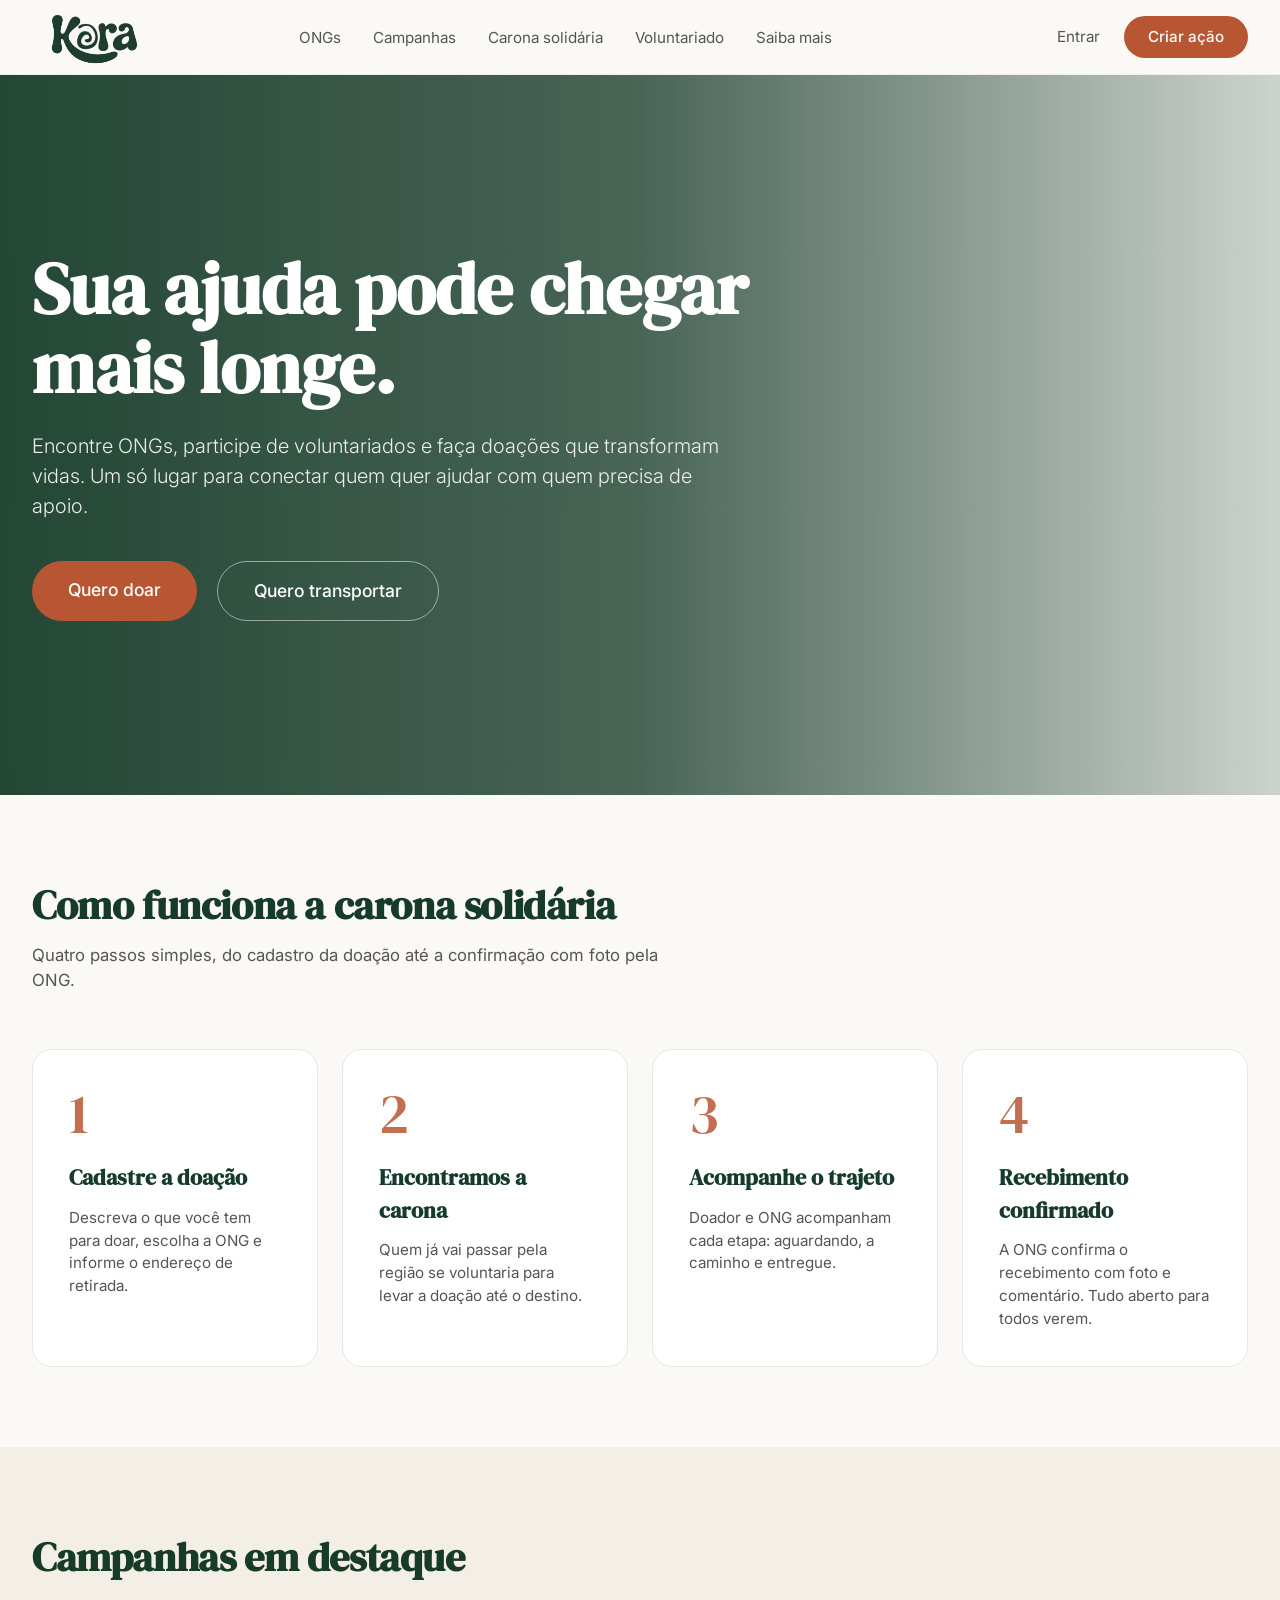
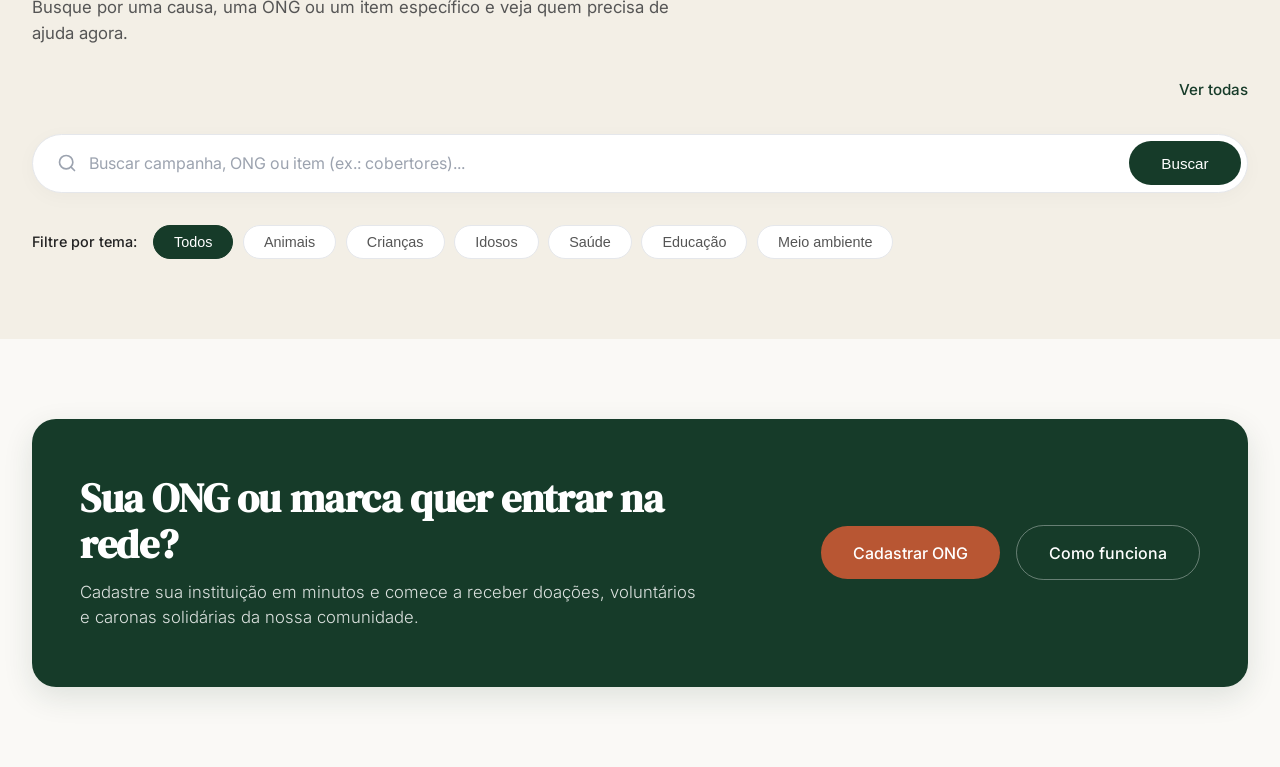
==== index.html @ 5bdf3739 "commit" ====
<!DOCTYPE html>
<html lang="pt-BR">

<head>
    <meta charset="UTF-8">
    <meta name="viewport" content="width=device-width, initial-scale=1.0">
    <title>Ponte Solidária - Home</title>
    <link rel="stylesheet" href="../global.css">
    <link rel="stylesheet" href="style.css">
</head>

<body>

    <header class="header">
        <div class="header-container">
            <a href="index.html" class="logo-link">
                <img src="imagens/logo.png" alt="Logo Ponte Solidária" class="logo-img">
            </a>

            <nav class="nav-menu">
                <ul class="nav-list">
                    <li><a href="ongs/ongs.html" class="nav-link">ONGs</a></li>
                    <li><a href="campanhas/campanhas.html" class="nav-link">Campanhas</a></li>
                    <li><a href="carona.solidaria/carona.html" class="nav-link">Carona solidária</a></li>
                    <li><a href="voluntariado/voluntariado.html" class="nav-link">Voluntariado</a></li>
                    <li><a href="saiba.mais.pdf" target="_blank" class="nav-link">Saiba mais</a></li>
                </ul>
            </nav>

            <div class="user-actions">
                <a href="./login/login.html" class="nav-link user-panel">Entrar</a>
                <a href="./cadastro/cadastro.html" class="btn-create-action" id="createActionBtn">Criar ação</a>
            </div>
        </div>
    </header>

    <section class="hero">
        <div class="hero-overlay"></div>
        <div class="hero-container">
            <div class="hero-content">
                <h1 class="hero-title">Sua ajuda pode chegar mais longe.</h1>
                <p class="hero-description">
                    Encontre ONGs, participe de voluntariados e faça doações que transformam vidas. Um só lugar para
                    conectar quem quer ajudar com quem precisa de apoio.
                </p>

                <div class="hero-buttons">
                    <a href="ongs/ongs.html" class="btn-primary">Quero doar</a>
                    <a href="carona.solidaria/carona.html" class="btn-secondary">Quero transportar</a>
                </div>
            </div>
        </div>
    </section>

    <section class="how-it-works">
        <div class="container">
            <h2 class="section-title">Como funciona a carona solidária</h2>
            <p class="section-subtitle">Quatro passos simples, do cadastro da doação até a confirmação com foto pela
                ONG.</p>

            <div class="steps-grid">
                <article class="step-card">
                    <span class="step-number">1</span>
                    <h3 class="step-title">Cadastre a doação</h3>
                    <p class="step-text">Descreva o que você tem para doar, escolha a ONG e informe o endereço de
                        retirada.</p>
                </article>

                <article class="step-card">
                    <span class="step-number">2</span>
                    <h3 class="step-title">Encontramos a carona</h3>
                    <p class="step-text">Quem já vai passar pela região se voluntaria para levar a doação até o destino.
                    </p>
                </article>

                <article class="step-card">
                    <span class="step-number">3</span>
                    <h3 class="step-title">Acompanhe o trajeto</h3>
                    <p class="step-text">Doador e ONG acompanham cada etapa: aguardando, a caminho e entregue.</p>
                </article>

                <article class="step-card">
                    <span class="step-number">4</span>
                    <h3 class="step-title">Recebimento confirmado</h3>
                    <p class="step-text">A ONG confirma o recebimento com foto e comentário. Tudo aberto para todos
                        verem.</p>
                </article>
            </div>
        </div>
    </section>

    <section class="featured-campaigns">
        <div class="container">

            <div class="section-header">
                <div>
                    <h2 class="section-title">Campanhas em destaque</h2>
                    <p class="section-subtitle">Busque por uma causa, uma ONG ou um item específico e veja quem precisa
                        de ajuda agora.</p>
                </div>
                <a href="campanhas/campanhas.html" class="see-all-link">Ver todas</a>
            </div>

            <form class="search-bar-form" onsubmit="event.preventDefault();">
                <div class="search-input-wrapper">
                    <svg class="search-icon" width="20" height="20" viewBox="0 0 24 24" fill="none"
                        stroke="currentColor" stroke-width="2" stroke-linecap="round" stroke-linejoin="round">
                        <circle cx="11" cy="11" r="8"></circle>
                        <line x1="21" y1="21" x2="16.65" y2="16.65"></line>
                    </svg>
                    <input type="text" class="search-input"
                        placeholder="Buscar campanha, ONG ou item (ex.: cobertores)...">
                    <button type="submit" class="btn-search">
                        Buscar
                    </button>
                </div>
            </form>

            <div class="filter-chips-container">
                <span class="filter-label">Filtre por tema:</span>
                <div class="chips-group">
                    <button class="chip-btn active">Todos</button>
                    <button class="chip-btn">Animais</button>
                    <button class="chip-btn">Crianças</button>
                    <button class="chip-btn">Idosos</button>
                    <button class="chip-btn">Saúde</button>
                    <button class="chip-btn">Educação</button>
                    <button class="chip-btn">Meio ambiente</button>
                </div>
            </div>

        </div>
    </section>

    <section class="partner-cta-section">
        <div class="container">
            <div class="partner-card">
                <div class="partner-content">
                    <h2 class="partner-title">Sua ONG ou marca quer entrar na rede?</h2>
                    <p class="partner-text">
                        Cadastre sua instituição em minutos e comece a receber doações, voluntários e caronas solidárias
                        da nossa comunidade.
                    </p>
                </div>
                <div class="partner-buttons">
                    <a href="./cadastro/cadastro.html" class="btn-partner-primary">Cadastrar ONG</a>
                    <a href="saiba.mais.pdf" target="_blank" class="btn-partner-secondary">Como funciona</a>
                </div>
            </div>
        </div>
    </section>

    <script src="script.js"></script>
</body>

</html>
---- global.css ----
/* ==========================================================================
   GLOBAL.CSS - Estilos compartilhados por todas as páginas
   ========================================================================== */

@import url('https://fonts.googleapis.com/css2?family=DM+Serif+Display&family=Inter:wght@300;400;500;600&display=swap');

/* --- VARIÁVEIS DE CORES E FONTES --- */
:root {
    --color-brand-green: #163B29;
    --color-brand-green-hover: #0f2b1d;
    --color-brand-terracotta: #B85633;
    --color-brand-terracotta-hover: #9c4526;

    --color-bg-page: #FAF9F6;
    --color-bg-alt: #F3EFE6;
    --color-bg-card: #ffffff;

    --color-text-main: #555555;
    --color-text-dark: #222222;
    --color-white: #ffffff;
    --color-border: #E5E7EB;

    --font-serif: 'DM Serif Display', Georgia, serif;
    --font-sans: 'Inter', system-ui, sans-serif;

    --max-width: 1300px;
}

/* --- RESET BÁSICO --- */
* {
    margin: 0;
    padding: 0;
    box-sizing: border-box;
}

body {
    font-family: var(--font-sans);
    background-color: var(--color-bg-page);
    color: var(--color-text-main);
    line-height: 1.5;
}

/* --- HEADER / CABEÇALHO --- */
.header {
    background-color: var(--color-bg-page);
    padding: 1.2rem 2rem;
    border-bottom: 1px solid rgba(0, 0, 0, 0.04);
    position: sticky;
    top: 0;
    z-index: 100;
}

.header-container {
    max-width: var(--max-width);
    margin: 0 auto;
    display: flex;
    align-items: center;
    justify-content: space-between;
}

/* --- LOGO --- */
.logo-link {
    display: flex;
    align-items: center;
    text-decoration: none;
}

.logo-img {
    height: 42px;
    width: auto;
    display: block;
    object-fit: contain;
    transform: scale(3.0);
    transform-origin: left center;
}

/* --- NAVEGAÇÃO --- */
.nav-list {
    display: flex;
    list-style: none;
    gap: 2rem;
}

.nav-link {
    text-decoration: none;
    color: var(--color-text-main);
    font-size: 0.95rem;
    transition: color 0.2s;
}

.nav-link:hover {
    color: var(--color-text-dark);
}

.user-actions {
    display: flex;
    align-items: center;
    gap: 1.5rem;
}

.btn-create-action {
    background-color: var(--color-brand-terracotta);
    color: var(--color-white);
    border: none;
    padding: 0.6rem 1.5rem;
    border-radius: 99px;
    font-weight: 500;
    font-size: 0.95rem;
    cursor: pointer;
    transition: background-color 0.2s;
    text-decoration: none;
}

.btn-create-action:hover {
    background-color: var(--color-brand-terracotta-hover);
}
---- style.css ----
@import url('https://fonts.googleapis.com/css2?family=DM+Serif+Display&family=Inter:wght@300;400;500;600&display=swap');

:root {
    --color-brand-green: #163B29;
    --color-brand-green-hover: #0f2b1d;
    --color-brand-terracotta: #B85633;
    --color-brand-terracotta-hover: #9c4526;

    --color-bg-page: #FAF9F6;
    /* Off-White principal */
    --color-bg-alt: #F3EFE6;
    /* Off-White alternado */
    --color-bg-card: #ffffff;

    --color-text-main: #555555;
    --color-text-dark: #222222;
    --color-white: #ffffff;
    --color-border: #E5E7EB;

    --font-serif: 'DM Serif Display', Georgia, serif;
    --font-sans: 'Inter', system-ui, sans-serif;

    --max-width: 1300px;
}

* {
    margin: 0;
    padding: 0;
    box-sizing: border-box;
}

body {
    font-family: var(--font-sans);
    background-color: var(--color-bg-page);
    color: var(--color-text-main);
    line-height: 1.5;
}

/* --- HEADER --- */
.header {
    background-color: var(--color-bg-page);
    padding: 1rem 2rem;
    border-bottom: 1px solid rgba(0, 0, 0, 0.04);
    position: sticky;
    top: 0;
    z-index: 100;
}

.header-container {
    max-width: var(--max-width);
    margin: 0 auto;
    display: flex;
    align-items: center;
    justify-content: space-between;
}

/* --- LOGO --- */
.logo-link {
    display: flex;
    align-items: center;
    text-decoration: none;
}

.logo-img {
    height: 42px;
    /* Mantém a altura original para NÃO esticar o cabeçalho */
    width: auto;
    display: block;
    object-fit: contain;

    /* Aumenta a imagem sem alterar o tamanho do cabeçalho */
    transform: scale(3.0);
    transform-origin: left center;
    /* Mantém a imagem alinhada à esquerda ao crescer */
}

/* --- NAV --- */
.nav-list {
    display: flex;
    list-style: none;
    gap: 2rem;
}

.nav-link {
    text-decoration: none;
    color: var(--color-text-main);
    font-size: 0.95rem;
    transition: color 0.2s;
}

.nav-link:hover {
    color: var(--color-text-dark);
}

.user-actions {
    display: flex;
    align-items: center;
    gap: 1.5rem;
}

.btn-create-action {
    background-color: var(--color-brand-terracotta);
    color: var(--color-white);
    border: none;
    padding: 0.6rem 1.5rem;
    border-radius: 99px;
    font-weight: 500;
    font-size: 0.95rem;
    cursor: pointer;
    transition: background-color 0.2s;
    text-decoration: none;
}

.btn-create-action:hover {
    background-color: var(--color-brand-terracotta-hover);
}

/* --- HERO --- */
.hero {
    position: relative;
    min-height: 80vh;
    background: url('https://i.pinimg.com/1200x/6d/0b/76/6d0b7670918099732fd087ff78d4c2f1.jpg') center/cover no-repeat;
    display: flex;
    align-items: center;
}

.hero-overlay {
    position: absolute;
    inset: 0;
    background: linear-gradient(90deg, rgba(22, 59, 41, 0.94) 0%, rgba(22, 59, 41, 0.78) 50%, rgba(22, 59, 41, 0.2) 100%);
}

.hero-container {
    position: relative;
    z-index: 2;
    max-width: var(--max-width);
    margin: 0 auto;
    padding: 4rem 2rem;
    width: 100%;
}

.hero-content {
    max-width: 720px;
}

.hero-title {
    font-family: var(--font-serif);
    font-size: clamp(2.5rem, 8vw, 4.5rem);
    line-height: 1.1;
    color: var(--color-white);
    margin-bottom: 1.5rem;
}

.hero-description {
    font-size: 1.25rem;
    font-weight: 300;
    color: rgba(255, 255, 255, 0.9);
    margin-bottom: 2.5rem;
}

.hero-buttons {
    display: flex;
    gap: 1.25rem;
}

.btn-primary,
.btn-secondary {
    padding: 1rem 2.25rem;
    border-radius: 99px;
    font-size: 1.1rem;
    font-weight: 500;
    text-decoration: none;
    transition: background-color 0.2s, border-color 0.2s;
}

.btn-primary {
    background-color: var(--color-brand-terracotta);
    color: var(--color-white);
}

.btn-secondary {
    border: 1.5px solid rgba(255, 255, 255, 0.5);
    color: var(--color-white);
}

.btn-primary:hover {
    background-color: var(--color-brand-terracotta-hover);
}

.btn-secondary:hover {
    background-color: rgba(255, 255, 255, 0.1);
    border-color: var(--color-white);
}

/* --- COMO FUNCIONA --- */
.how-it-works {
    padding: 5rem 2rem;
    background-color: var(--color-bg-page);
}

.container {
    max-width: var(--max-width);
    margin: 0 auto;
}

.section-title {
    font-family: var(--font-serif);
    font-size: 2.5rem;
    color: var(--color-brand-green);
    margin-bottom: 0.5rem;
    letter-spacing: -0.01em;
}

.section-subtitle {
    font-size: 1.05rem;
    color: var(--color-text-main);
    margin-bottom: 3.5rem;
    max-width: 650px;
}

.steps-grid {
    display: grid;
    grid-template-columns: repeat(auto-fit, minmax(250px, 1fr));
    gap: 1.5rem;
}

.step-card {
    background-color: var(--color-bg-card);
    padding: 2.25rem;
    border-radius: 20px;
    border: 1px solid var(--color-border);
    position: relative;
}

.step-number {
    display: block;
    font-family: var(--font-serif);
    font-size: 3.5rem;
    color: var(--color-brand-terracotta);
    line-height: 1;
    margin-bottom: 1.25rem;
    opacity: 0.85;
}

.step-title {
    font-family: var(--font-serif);
    font-size: 1.35rem;
    color: var(--color-brand-green);
    margin-bottom: 0.75rem;
}

.step-text {
    font-size: 0.95rem;
    color: var(--color-text-main);
    line-height: 1.5;
}

/* --- CAMPANHAS EM DESTAQUE --- */
.featured-campaigns {
    padding: 5rem 2rem;
    background-color: var(--color-bg-alt);
}

.section-header {
    display: flex;
    justify-content: space-between;
    align-items: flex-end;
    margin-bottom: 2rem;
}

.see-all-link {
    color: var(--color-brand-green);
    text-decoration: none;
    font-weight: 500;
    font-size: 0.95rem;
    transition: opacity 0.2s;
    white-space: nowrap;
}

.see-all-link:hover {
    opacity: 0.8;
    text-decoration: underline;
}

/* Barra de Busca */
.search-bar-form {
    margin-bottom: 2rem;
}

.search-input-wrapper {
    position: relative;
    display: flex;
    align-items: center;
    background-color: var(--color-bg-card);
    border: 1px solid var(--color-border);
    border-radius: 99px;
    padding: 0.4rem 0.4rem 0.4rem 1.5rem;
    box-shadow: 0 4px 20px rgba(0, 0, 0, 0.03);
}

.search-icon {
    color: #9CA3AF;
    margin-right: 0.75rem;
    flex-shrink: 0;
}

.search-input {
    width: 100%;
    border: none;
    outline: none;
    background: transparent;
    font-family: var(--font-sans);
    font-size: 1rem;
    color: var(--color-text-dark);
}

.search-input::placeholder {
    color: #9CA3AF;
}

.btn-search {
    background-color: var(--color-brand-green);
    color: var(--color-white);
    border: none;
    padding: 0.85rem 2rem;
    border-radius: 99px;
    font-weight: 500;
    font-size: 0.95rem;
    cursor: pointer;
    transition: background-color 0.2s ease;
    flex-shrink: 0;
}

.btn-search:hover {
    background-color: var(--color-brand-green-hover);
}

/* Chips de Filtro */
.filter-chips-container {
    display: flex;
    align-items: center;
    gap: 1rem;
    flex-wrap: wrap;
}

.filter-label {
    font-size: 0.9rem;
    font-weight: 500;
    color: var(--color-text-dark);
}

.chips-group {
    display: flex;
    gap: 0.6rem;
    flex-wrap: wrap;
}

.chip-btn {
    background-color: var(--color-bg-card);
    border: 1px solid var(--color-border);
    color: var(--color-text-main);
    padding: 0.5rem 1.25rem;
    border-radius: 99px;
    font-size: 0.9rem;
    font-weight: 400;
    cursor: pointer;
    transition: all 0.2s ease;
}

.chip-btn:hover {
    border-color: var(--color-brand-green);
    color: var(--color-brand-green);
}

.chip-btn.active {
    background-color: var(--color-brand-green);
    border-color: var(--color-brand-green);
    color: var(--color-white);
}

/* --- CTA ONGs E PARCEIROS --- */
.partner-cta-section {
    padding: 5rem 2rem;
    background-color: var(--color-bg-page);
}

.partner-card {
    background-color: var(--color-brand-green);
    border-radius: 24px;
    padding: 3.5rem 3rem;
    display: flex;
    align-items: center;
    justify-content: space-between;
    gap: 2.5rem;
    box-shadow: 0 10px 30px rgba(22, 59, 41, 0.12);
}

.partner-content {
    max-width: 620px;
}

.partner-title {
    font-family: var(--font-serif);
    font-size: 2.5rem;
    color: var(--color-white);
    line-height: 1.15;
    margin-bottom: 0.85rem;
    letter-spacing: -0.01em;
}

.partner-text {
    font-size: 1.05rem;
    color: rgba(255, 255, 255, 0.85);
    line-height: 1.5;
    font-weight: 300;
}

.partner-buttons {
    display: flex;
    align-items: center;
    gap: 1rem;
    flex-shrink: 0;
}

.btn-partner-primary {
    background-color: var(--color-brand-terracotta);
    color: var(--color-white);
    padding: 0.9rem 2rem;
    border-radius: 99px;
    font-weight: 500;
    font-size: 1rem;
    text-decoration: none;
    transition: background-color 0.2s ease;
    white-space: nowrap;
}

.btn-partner-primary:hover {
    background-color: var(--color-brand-terracotta-hover);
}

.btn-partner-secondary {
    border: 1px solid rgba(255, 255, 255, 0.35);
    color: var(--color-white);
    padding: 0.9rem 2rem;
    border-radius: 99px;
    font-weight: 500;
    font-size: 1rem;
    text-decoration: none;
    transition: all 0.2s ease;
    white-space: nowrap;
}

.btn-partner-secondary:hover {
    border-color: var(--color-white);
    background-color: rgba(255, 255, 255, 0.1);
}

/* Responsividade */
@media (max-width: 900px) {
    .partner-card {
        flex-direction: column;
        align-items: flex-start;
        padding: 2.5rem 2rem;
    }

    .partner-title {
        font-size: 2rem;
    }

    .partner-buttons {
        width: 100%;
        flex-direction: column;
        align-items: stretch;
    }

    .btn-partner-primary,
    .btn-partner-secondary {
        text-align: center;
    }
}

@media (max-width: 768px) {
    .hero-buttons {
        flex-direction: column;
    }

    .section-title {
        font-size: 2rem;
    }

    .section-header {
        flex-direction: column;
        align-items: flex-start;
        gap: 1rem;
    }

    .filter-chips-container {
        flex-direction: column;
        align-items: flex-start;
    }
}
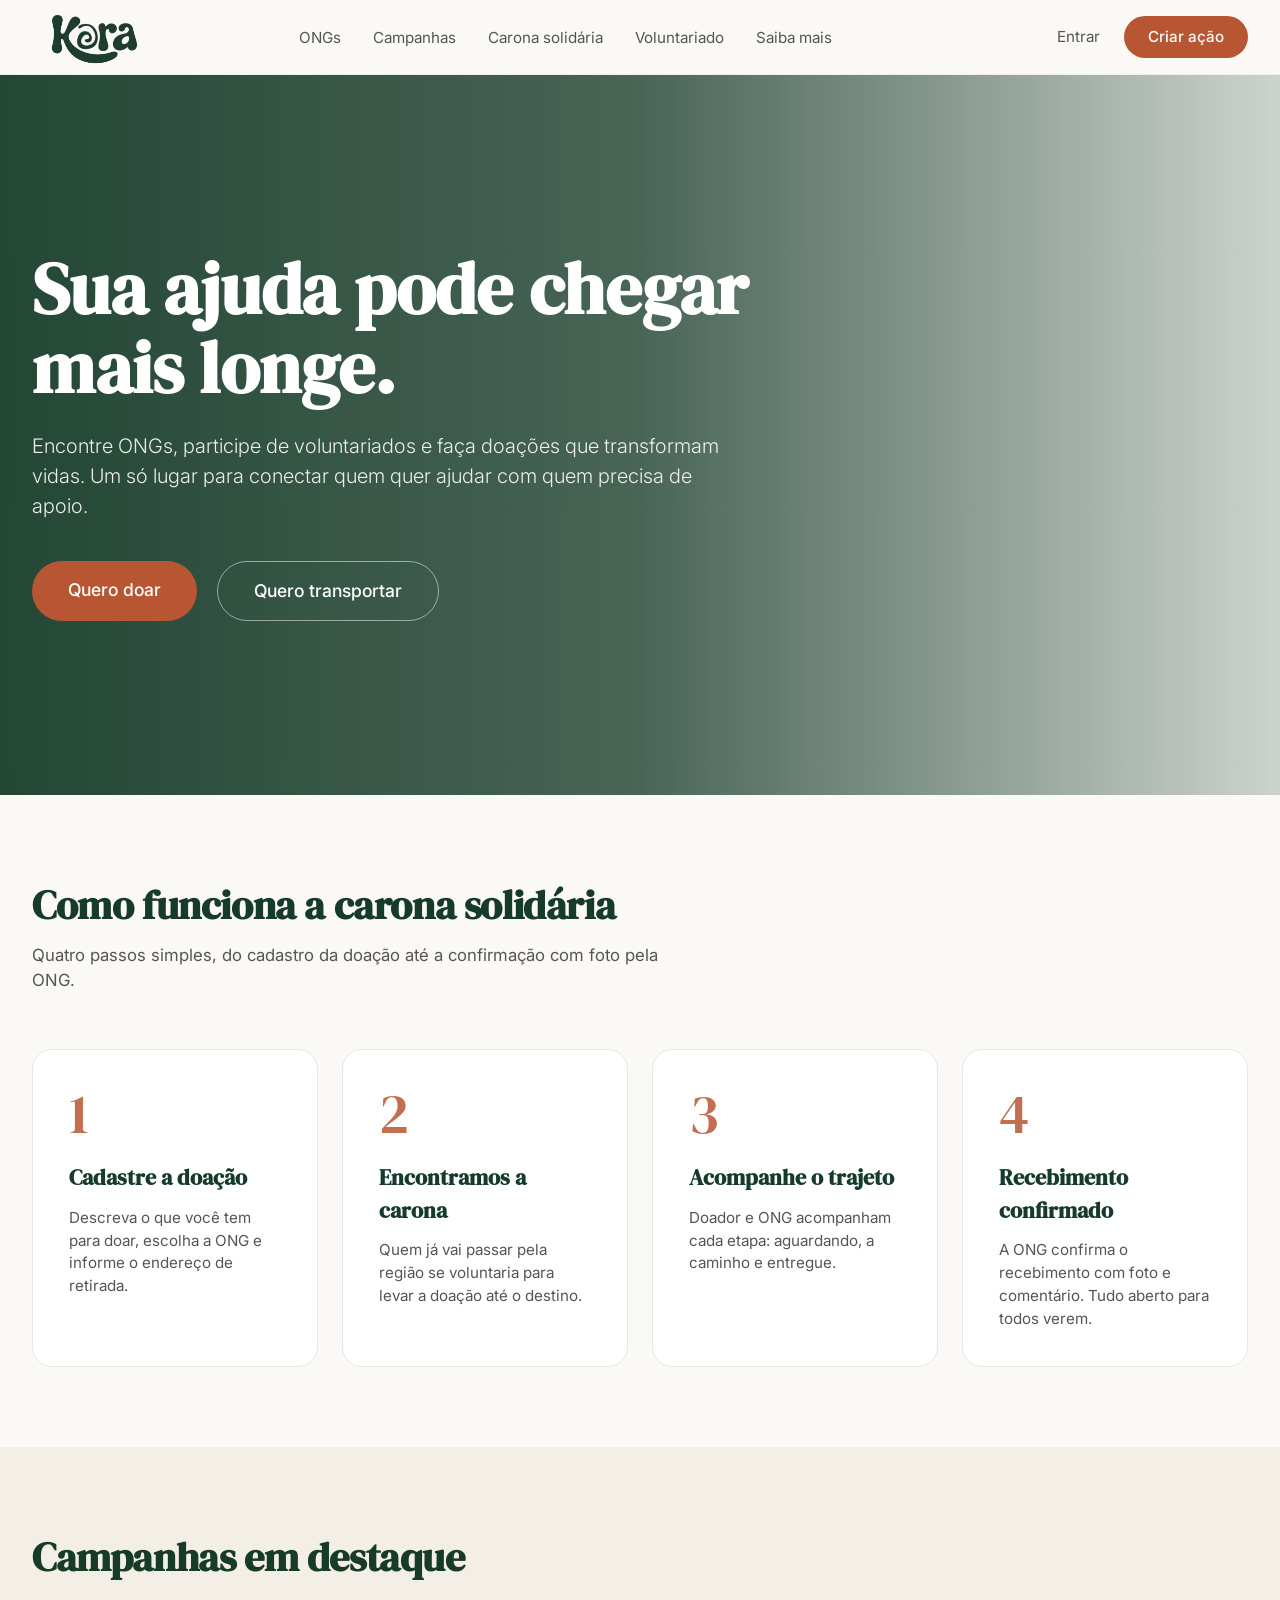
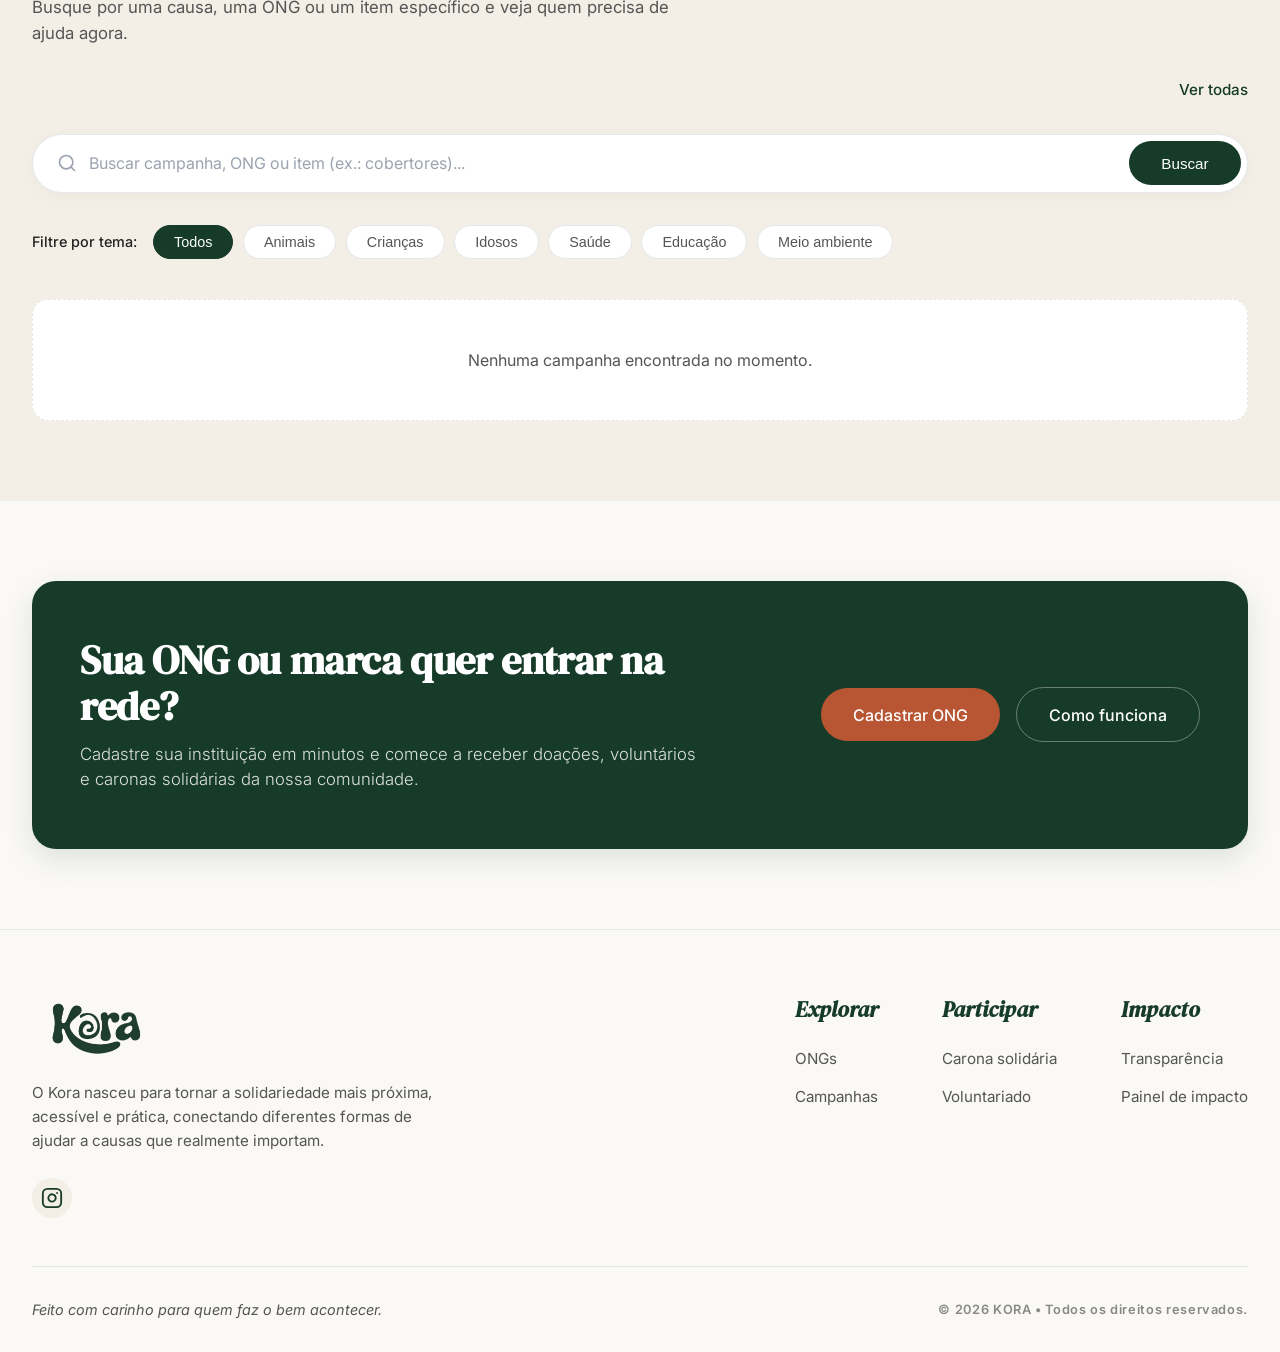
==== commit dc216e5c: "nova atualização" ====
--- a/index.html
+++ b/index.html
@@ -101,14 +101,14 @@
                 <a href="campanhas/campanhas.html" class="see-all-link">Ver todas</a>
             </div>
 
-            <form class="search-bar-form" onsubmit="event.preventDefault();">
+            <form class="search-bar-form" id="searchForm">
                 <div class="search-input-wrapper">
                     <svg class="search-icon" width="20" height="20" viewBox="0 0 24 24" fill="none"
                         stroke="currentColor" stroke-width="2" stroke-linecap="round" stroke-linejoin="round">
                         <circle cx="11" cy="11" r="8"></circle>
                         <line x1="21" y1="21" x2="16.65" y2="16.65"></line>
                     </svg>
-                    <input type="text" class="search-input"
+                    <input type="text" id="searchInput" class="search-input"
                         placeholder="Buscar campanha, ONG ou item (ex.: cobertores)...">
                     <button type="submit" class="btn-search">
                         Buscar
@@ -119,15 +119,18 @@
             <div class="filter-chips-container">
                 <span class="filter-label">Filtre por tema:</span>
                 <div class="chips-group">
-                    <button class="chip-btn active">Todos</button>
-                    <button class="chip-btn">Animais</button>
-                    <button class="chip-btn">Crianças</button>
-                    <button class="chip-btn">Idosos</button>
-                    <button class="chip-btn">Saúde</button>
-                    <button class="chip-btn">Educação</button>
-                    <button class="chip-btn">Meio ambiente</button>
-                </div>
-            </div>
+                    <button class="chip-btn active" data-category="Todos">Todos</button>
+                    <button class="chip-btn" data-category="Animais">Animais</button>
+                    <button class="chip-btn" data-category="Crianças">Crianças</button>
+                    <button class="chip-btn" data-category="Idosos">Idosos</button>
+                    <button class="chip-btn" data-category="Saúde">Saúde</button>
+                    <button class="chip-btn" data-category="Educação">Educação</button>
+                    <button class="chip-btn" data-category="Meio ambiente">Meio ambiente</button>
+                </div>
+            </div>
+
+            <!-- Contêiner dinâmico para renderizar os cards das campanhas -->
+            <div class="campaigns-grid" id="campaignsContainer"></div>
 
         </div>
     </section>
@@ -150,6 +153,65 @@
         </div>
     </section>
 
+    <!-- RODAPÉ (FOOTER) -->
+    <footer class="footer">
+        <div class="container">
+            <div class="footer-top">
+                <div class="footer-brand">
+                    <a href="index.html" class="footer-logo-link">
+                        <img src="imagens/logo.png" alt="Logo Ponte Solidária" class="footer-logo-img">
+                    </a>
+                    <p class="footer-description">
+                        O Kora nasceu para tornar a solidariedade mais próxima, acessível e prática, conectando diferentes formas de ajudar a
+                        causas que realmente importam.
+                    </p>
+                    <div class="footer-socials">
+                        <a href="https://instagram.com/kora.sociall" target="_blank" rel="noopener noreferrer" class="social-link"
+                            aria-label="Instagram">
+                            <svg width="22" height="22" viewBox="0 0 24 24" fill="none" stroke="currentColor"
+                                stroke-width="2" stroke-linecap="round" stroke-linejoin="round">
+                                <rect x="2" y="2" width="20" height="20" rx="5" ry="5"></rect>
+                                <path d="M16 11.37A4 4 0 1 1 12.63 8 4 4 0 0 1 16 11.37z"></path>
+                                <line x1="17.5" y1="6.5" x2="17.51" y2="6.5"></line>
+                            </svg>
+                        </a>
+                    </div>
+                </div>
+
+                <div class="footer-links-grid">
+                    <div class="footer-column">
+                        <h3 class="footer-column-title">Explorar</h3>
+                        <ul class="footer-list">
+                            <li><a href="ongs/ongs.html">ONGs</a></li>
+                            <li><a href="campanhas/campanhas.html">Campanhas</a></li>
+                        </ul>
+                    </div>
+
+                    <div class="footer-column">
+                        <h3 class="footer-column-title">Participar</h3>
+                        <ul class="footer-list">
+                            <li><a href="carona.solidaria/carona.html">Carona solidária</a></li>
+                            <li><a href="voluntariado/voluntariado.html">Voluntariado</a></li>
+                        </ul>
+                    </div>
+
+                    <div class="footer-column">
+                        <h3 class="footer-column-title">Impacto</h3>
+                        <ul class="footer-list">
+                            <li><a href="saiba.mais.pdf" target="_blank">Transparência</a></li>
+                            <li><a href="saiba.mais.pdf" target="_blank">Painel de impacto</a></li>
+                        </ul>
+                    </div>
+                </div>
+            </div>
+
+            <div class="footer-bottom">
+                <p class="footer-tagline">Feito com carinho para quem faz o bem acontecer.</p>
+                <p class="footer-copy">&copy; 2026 KORA &bull; Todos os direitos reservados.</p>
+            </div>
+        </div>
+    </footer>
+
     <script src="script.js"></script>
 </body>
 
--- a/style.css
+++ b/style.css
@@ -7,9 +7,7 @@
     --color-brand-terracotta-hover: #9c4526;
 
     --color-bg-page: #FAF9F6;
-    /* Off-White principal */
     --color-bg-alt: #F3EFE6;
-    /* Off-White alternado */
     --color-bg-card: #ffffff;
 
     --color-text-main: #555555;
@@ -63,15 +61,11 @@
 
 .logo-img {
     height: 42px;
-    /* Mantém a altura original para NÃO esticar o cabeçalho */
     width: auto;
     display: block;
     object-fit: contain;
-
-    /* Aumenta a imagem sem alterar o tamanho do cabeçalho */
     transform: scale(3.0);
     transform-origin: left center;
-    /* Mantém a imagem alinhada à esquerda ao crescer */
 }
 
 /* --- NAV --- */
@@ -341,6 +335,7 @@
     align-items: center;
     gap: 1rem;
     flex-wrap: wrap;
+    margin-bottom: 2.5rem;
 }
 
 .filter-label {
@@ -376,6 +371,120 @@
     background-color: var(--color-brand-green);
     border-color: var(--color-brand-green);
     color: var(--color-white);
+}
+
+/* Grid de Cards de Campanhas Dinâmicas */
+.campaigns-grid {
+    display: grid;
+    grid-template-columns: repeat(auto-fill, minmax(280px, 1fr));
+    gap: 2rem;
+}
+
+.campaign-card {
+    background-color: var(--color-bg-card);
+    border-radius: 20px;
+    border: 1px solid var(--color-border);
+    overflow: hidden;
+    display: flex;
+    flex-direction: column;
+    box-shadow: 0 4px 15px rgba(0, 0, 0, 0.03);
+    transition: transform 0.2s ease, box-shadow 0.2s ease;
+}
+
+.campaign-card:hover {
+    transform: translateY(-4px);
+    box-shadow: 0 8px 25px rgba(0, 0, 0, 0.08);
+}
+
+.campaign-image-wrapper {
+    position: relative;
+    width: 100%;
+    height: 200px;
+    background-color: #eee;
+}
+
+.campaign-image {
+    width: 100%;
+    height: 100%;
+    object-fit: cover;
+}
+
+.campaign-badge {
+    position: absolute;
+    top: 12px;
+    left: 12px;
+    background-color: rgba(22, 59, 41, 0.85);
+    backdrop-filter: blur(4px);
+    color: var(--color-white);
+    padding: 0.3rem 0.8rem;
+    border-radius: 99px;
+    font-size: 0.75rem;
+    font-weight: 500;
+    text-transform: uppercase;
+    letter-spacing: 0.05em;
+}
+
+.campaign-content {
+    padding: 1.5rem;
+    display: flex;
+    flex-direction: column;
+    flex: 1;
+}
+
+.campaign-ong {
+    font-size: 0.8rem;
+    font-weight: 600;
+    color: var(--color-brand-terracotta);
+    margin-bottom: 0.4rem;
+    text-transform: uppercase;
+}
+
+.campaign-title {
+    font-family: var(--font-serif);
+    font-size: 1.35rem;
+    color: var(--color-brand-green);
+    margin-bottom: 0.5rem;
+    line-height: 1.25;
+}
+
+.campaign-description {
+    font-size: 0.9rem;
+    color: var(--color-text-main);
+    line-height: 1.5;
+    margin-bottom: 1.5rem;
+    display: -webkit-box;
+    -webkit-line-clamp: 3;
+    line-clamp: 3;
+    -webkit-box-orient: vertical;
+    overflow: hidden;
+}
+
+.btn-campaign {
+    margin-top: auto;
+    display: inline-block;
+    text-align: center;
+    background-color: var(--color-brand-green);
+    color: var(--color-white);
+    padding: 0.75rem 1.25rem;
+    border-radius: 99px;
+    font-size: 0.9rem;
+    font-weight: 500;
+    text-decoration: none;
+    transition: background-color 0.2s ease;
+}
+
+.btn-campaign:hover {
+    background-color: var(--color-brand-green-hover);
+}
+
+.empty-campaigns {
+    grid-column: 1 / -1;
+    text-align: center;
+    padding: 3rem 1rem;
+    background-color: var(--color-bg-card);
+    border-radius: 16px;
+    border: 1px dashed var(--color-border);
+    color: var(--color-text-main);
 }
 
 /* --- CTA ONGs E PARCEIROS --- */
@@ -453,6 +562,125 @@
 .btn-partner-secondary:hover {
     border-color: var(--color-white);
     background-color: rgba(255, 255, 255, 0.1);
+}
+
+/* --- FOOTER --- */
+.footer {
+    background-color: var(--color-bg-page);
+    border-top: 1px solid var(--color-border);
+    padding: 4rem 2rem 2rem 2rem;
+}
+
+.footer-top {
+    display: flex;
+    justify-content: space-between;
+    gap: 4rem;
+    padding-bottom: 3rem;
+}
+
+.footer-brand {
+    max-width: 420px;
+}
+
+.footer-logo-link {
+    display: inline-block;
+    margin-bottom: 1rem;
+}
+
+.footer-logo-img {
+    height: 65px;
+    width: auto;
+    display: block;
+    object-fit: contain;
+    transform: scale(2.0);
+    /* Ajuste o multiplicador (ex: 1.5, 2.0, 2.5) */
+    transform-origin: left center;
+    /* Mantém a imagem alinhada à esquerda ao crescer */
+}
+
+.footer-description {
+    font-size: 0.95rem;
+    color: var(--color-text-main);
+    line-height: 1.6;
+    margin-bottom: 1.5rem;
+}
+
+.footer-socials {
+    display: flex;
+    gap: 0.75rem;
+}
+
+.social-link {
+    display: inline-flex;
+    align-items: center;
+    justify-content: center;
+    width: 40px;
+    height: 40px;
+    border-radius: 50%;
+    background-color: var(--color-bg-alt);
+    color: var(--color-brand-green);
+    text-decoration: none;
+    transition: background-color 0.2s ease, color 0.2s ease;
+}
+
+.social-link:hover {
+    background-color: var(--color-brand-green);
+    color: var(--color-white);
+}
+
+.footer-links-grid {
+    display: flex;
+    gap: 4rem;
+    flex-wrap: wrap;
+}
+
+.footer-column-title {
+    font-family: var(--font-serif);
+    font-size: 1.35rem;
+    font-style: italic;
+    color: var(--color-brand-green);
+    margin-bottom: 1.25rem;
+}
+
+.footer-list {
+    list-style: none;
+    display: flex;
+    flex-direction: column;
+    gap: 0.8rem;
+}
+
+.footer-list a {
+    color: var(--color-text-main);
+    text-decoration: none;
+    font-size: 0.95rem;
+    transition: color 0.2s ease;
+}
+
+.footer-list a:hover {
+    color: var(--color-brand-terracotta);
+}
+
+.footer-bottom {
+    border-top: 1px solid var(--color-border);
+    padding-top: 2rem;
+    display: flex;
+    justify-content: space-between;
+    align-items: center;
+    flex-wrap: wrap;
+    gap: 1rem;
+}
+
+.footer-tagline {
+    font-size: 0.9rem;
+    font-style: italic;
+    color: var(--color-text-main);
+}
+
+.footer-copy {
+    font-size: 0.8rem;
+    font-weight: 600;
+    color: #888888;
+    letter-spacing: 0.05em;
 }
 
 /* Responsividade */
@@ -477,6 +705,15 @@
     .btn-partner-secondary {
         text-align: center;
     }
+
+    .footer-top {
+        flex-direction: column;
+        gap: 2.5rem;
+    }
+
+    .footer-links-grid {
+        gap: 2.5rem;
+    }
 }
 
 @media (max-width: 768px) {
@@ -498,4 +735,9 @@
         flex-direction: column;
         align-items: flex-start;
     }
+
+    .footer-bottom {
+        flex-direction: column;
+        align-items: flex-start;
+    }
 }
